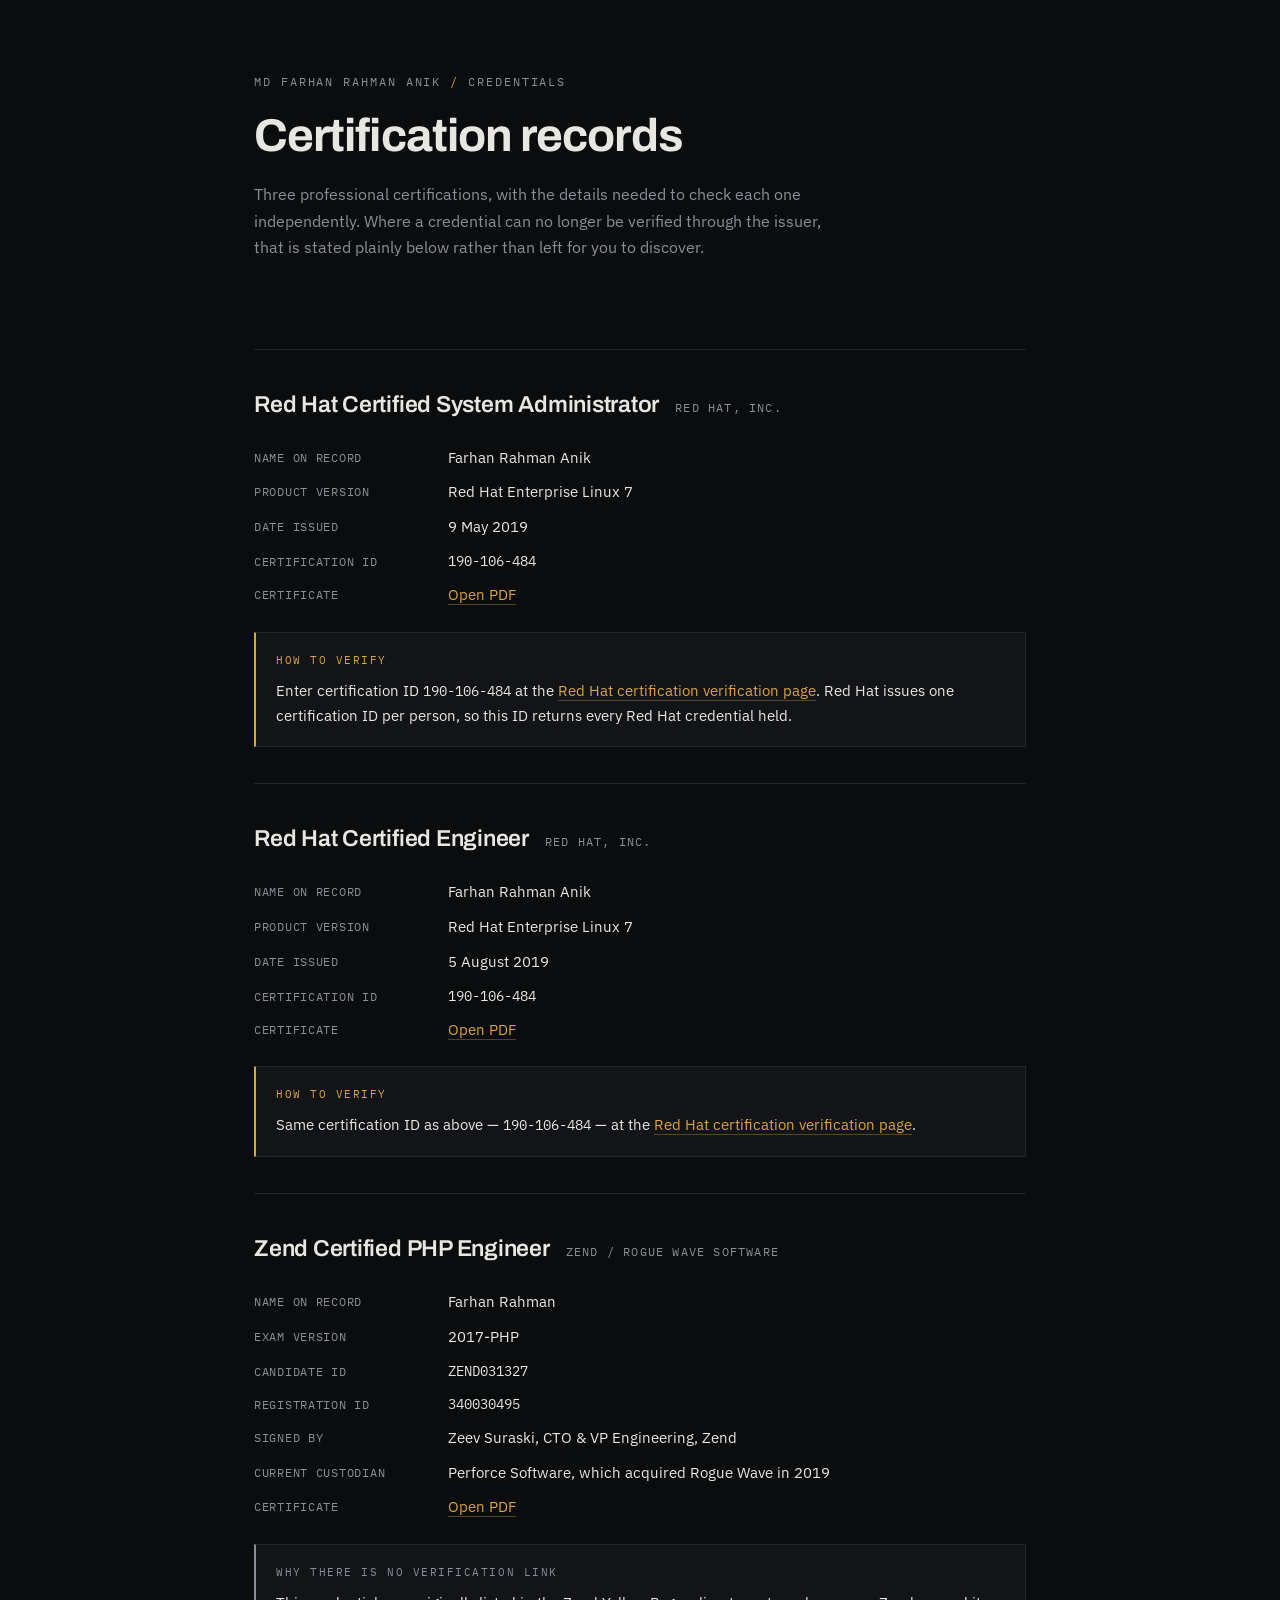
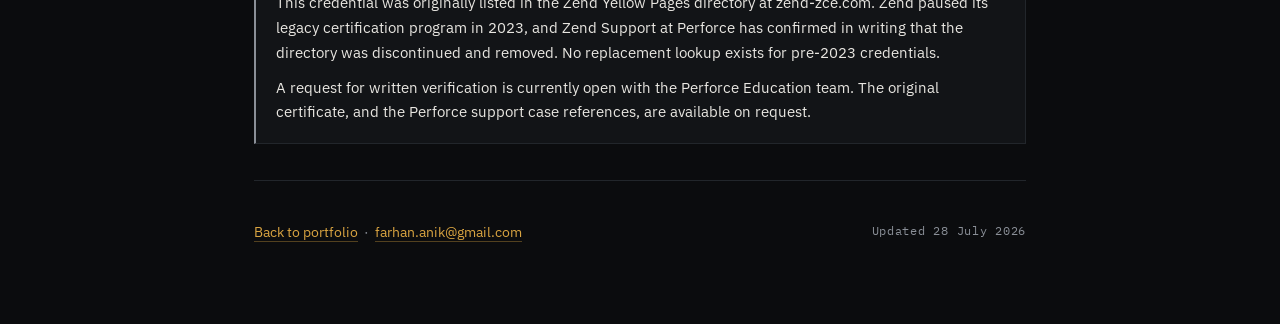
==== verify/index.html @ ad4937d6 "Add credentials verification page Co-Authored-By: Claude Fable 5 <noreply@anthropic.com>" ====
<!DOCTYPE html>
<html lang="en">
<head>
<meta charset="utf-8">
<meta name="viewport" content="width=device-width, initial-scale=1">
<title>Credentials — Md Farhan Rahman Anik</title>
<meta name="description" content="Certification records for Md Farhan Rahman Anik: Red Hat Certified System Administrator, Red Hat Certified Engineer, and Zend Certified PHP Engineer, with details for independent verification.">
<meta name="robots" content="index, follow">
<style>
  /* self-hosted fonts (same files as the main site) — keeps the site's
     zero-third-party-requests guarantee from the Datenschutzerklärung */
  @font-face{font-family:'Archivo';font-style:normal;font-weight:600;font-display:swap;src:url('../assets/fonts/archivo-500-latin-ext.woff2') format('woff2');unicode-range:U+0100-02BA, U+02BD-02C5, U+02C7-02CC, U+02CE-02D7, U+02DD-02FF, U+0304, U+0308, U+0329, U+1D00-1DBF, U+1E00-1E9F, U+1EF2-1EFF, U+2020, U+20A0-20AB, U+20AD-20C0, U+2113, U+2C60-2C7F, U+A720-A7FF}
  @font-face{font-family:'Archivo';font-style:normal;font-weight:600;font-display:swap;src:url('../assets/fonts/archivo-500-latin.woff2') format('woff2');unicode-range:U+0000-00FF, U+0131, U+0152-0153, U+02BB-02BC, U+02C6, U+02DA, U+02DC, U+0304, U+0308, U+0329, U+2000-206F, U+20AC, U+2122, U+2191, U+2193, U+2212, U+2215, U+FEFF, U+FFFD}
  @font-face{font-family:'Archivo';font-style:normal;font-weight:700;font-display:swap;src:url('../assets/fonts/archivo-500-latin-ext.woff2') format('woff2');unicode-range:U+0100-02BA, U+02BD-02C5, U+02C7-02CC, U+02CE-02D7, U+02DD-02FF, U+0304, U+0308, U+0329, U+1D00-1DBF, U+1E00-1E9F, U+1EF2-1EFF, U+2020, U+20A0-20AB, U+20AD-20C0, U+2113, U+2C60-2C7F, U+A720-A7FF}
  @font-face{font-family:'Archivo';font-style:normal;font-weight:700;font-display:swap;src:url('../assets/fonts/archivo-500-latin.woff2') format('woff2');unicode-range:U+0000-00FF, U+0131, U+0152-0153, U+02BB-02BC, U+02C6, U+02DA, U+02DC, U+0304, U+0308, U+0329, U+2000-206F, U+20AC, U+2122, U+2191, U+2193, U+2212, U+2215, U+FEFF, U+FFFD}
  @font-face{font-family:'IBM Plex Mono';font-style:normal;font-weight:400;font-display:swap;src:url('../assets/fonts/ibm-plex-mono-400-latin-ext.woff2') format('woff2');unicode-range:U+0100-02BA, U+02BD-02C5, U+02C7-02CC, U+02CE-02D7, U+02DD-02FF, U+0304, U+0308, U+0329, U+1D00-1DBF, U+1E00-1E9F, U+1EF2-1EFF, U+2020, U+20A0-20AB, U+20AD-20C0, U+2113, U+2C60-2C7F, U+A720-A7FF}
  @font-face{font-family:'IBM Plex Mono';font-style:normal;font-weight:400;font-display:swap;src:url('../assets/fonts/ibm-plex-mono-400-latin.woff2') format('woff2');unicode-range:U+0000-00FF, U+0131, U+0152-0153, U+02BB-02BC, U+02C6, U+02DA, U+02DC, U+0304, U+0308, U+0329, U+2000-206F, U+20AC, U+2122, U+2191, U+2193, U+2212, U+2215, U+FEFF, U+FFFD}
  @font-face{font-family:'IBM Plex Mono';font-style:normal;font-weight:500;font-display:swap;src:url('../assets/fonts/ibm-plex-mono-500-latin-ext.woff2') format('woff2');unicode-range:U+0100-02BA, U+02BD-02C5, U+02C7-02CC, U+02CE-02D7, U+02DD-02FF, U+0304, U+0308, U+0329, U+1D00-1DBF, U+1E00-1E9F, U+1EF2-1EFF, U+2020, U+20A0-20AB, U+20AD-20C0, U+2113, U+2C60-2C7F, U+A720-A7FF}
  @font-face{font-family:'IBM Plex Mono';font-style:normal;font-weight:500;font-display:swap;src:url('../assets/fonts/ibm-plex-mono-500-latin.woff2') format('woff2');unicode-range:U+0000-00FF, U+0131, U+0152-0153, U+02BB-02BC, U+02C6, U+02DA, U+02DC, U+0304, U+0308, U+0329, U+2000-206F, U+20AC, U+2122, U+2191, U+2193, U+2212, U+2215, U+FEFF, U+FFFD}
  @font-face{font-family:'IBM Plex Sans';font-style:normal;font-weight:400;font-display:swap;src:url('../assets/fonts/ibm-plex-sans-300-latin-ext.woff2') format('woff2');unicode-range:U+0100-02BA, U+02BD-02C5, U+02C7-02CC, U+02CE-02D7, U+02DD-02FF, U+0304, U+0308, U+0329, U+1D00-1DBF, U+1E00-1E9F, U+1EF2-1EFF, U+2020, U+20A0-20AB, U+20AD-20C0, U+2113, U+2C60-2C7F, U+A720-A7FF}
  @font-face{font-family:'IBM Plex Sans';font-style:normal;font-weight:400;font-display:swap;src:url('../assets/fonts/ibm-plex-sans-300-latin.woff2') format('woff2');unicode-range:U+0000-00FF, U+0131, U+0152-0153, U+02BB-02BC, U+02C6, U+02DA, U+02DC, U+0304, U+0308, U+0329, U+2000-206F, U+20AC, U+2122, U+2191, U+2193, U+2212, U+2215, U+FEFF, U+FFFD}
  @font-face{font-family:'IBM Plex Sans';font-style:normal;font-weight:500;font-display:swap;src:url('../assets/fonts/ibm-plex-sans-300-latin-ext.woff2') format('woff2');unicode-range:U+0100-02BA, U+02BD-02C5, U+02C7-02CC, U+02CE-02D7, U+02DD-02FF, U+0304, U+0308, U+0329, U+1D00-1DBF, U+1E00-1E9F, U+1EF2-1EFF, U+2020, U+20A0-20AB, U+20AD-20C0, U+2113, U+2C60-2C7F, U+A720-A7FF}
  @font-face{font-family:'IBM Plex Sans';font-style:normal;font-weight:500;font-display:swap;src:url('../assets/fonts/ibm-plex-sans-300-latin.woff2') format('woff2');unicode-range:U+0000-00FF, U+0131, U+0152-0153, U+02BB-02BC, U+02C6, U+02DA, U+02DC, U+0304, U+0308, U+0329, U+2000-206F, U+20AC, U+2122, U+2191, U+2193, U+2212, U+2215, U+FEFF, U+FFFD}

  :root{
    --bg:#0B0C0E;
    --surface:#121417;
    --line:#22262B;
    --ink:#E8E6E1;
    --muted:#8A8F97;
    --accent:#D9A441;
    --display:'Archivo',system-ui,sans-serif;
    --body:'IBM Plex Sans',system-ui,sans-serif;
    --mono:'IBM Plex Mono',ui-monospace,monospace;
  }

  *{box-sizing:border-box}

  html{-webkit-text-size-adjust:100%}

  body{
    margin:0;
    background:var(--bg);
    color:var(--ink);
    font-family:var(--body);
    font-size:16px;
    line-height:1.65;
    -webkit-font-smoothing:antialiased;
  }

  a{color:var(--accent);text-decoration:none;border-bottom:1px solid rgba(217,164,65,.35)}
  a:hover{border-bottom-color:var(--accent)}
  a:focus-visible{outline:2px solid var(--accent);outline-offset:3px;border-radius:2px}

  .wrap{max-width:820px;margin:0 auto;padding:0 24px}

  /* ---------- header ---------- */

  .top{padding:72px 0 40px}

  .eyebrow{
    font-family:var(--mono);
    font-size:12px;
    letter-spacing:.16em;
    text-transform:uppercase;
    color:var(--muted);
    margin:0 0 20px;
  }
  .eyebrow span{color:var(--accent)}

  h1{
    font-family:var(--display);
    font-weight:700;
    font-size:clamp(30px,6vw,46px);
    line-height:1.08;
    letter-spacing:-.02em;
    margin:0 0 20px;
  }

  .lede{
    max-width:60ch;
    color:var(--muted);
    margin:0;
  }

  /* ---------- records ---------- */

  .records{
    border-top:1px solid var(--line);
    margin-top:48px;
  }

  .record{
    border-bottom:1px solid var(--line);
    padding:36px 0;
  }

  .record-head{
    display:flex;
    flex-wrap:wrap;
    align-items:baseline;
    gap:8px 16px;
    margin-bottom:22px;
  }

  h2{
    font-family:var(--display);
    font-weight:600;
    font-size:clamp(19px,3vw,23px);
    letter-spacing:-.01em;
    margin:0;
  }

  .issuer{
    font-family:var(--mono);
    font-size:12px;
    letter-spacing:.1em;
    text-transform:uppercase;
    color:var(--muted);
  }

  dl{
    display:grid;
    grid-template-columns:170px 1fr;
    gap:10px 24px;
    margin:0 0 24px;
    font-size:15px;
  }

  dt{
    font-family:var(--mono);
    font-size:12px;
    letter-spacing:.06em;
    text-transform:uppercase;
    color:var(--muted);
    padding-top:2px;
  }

  dd{margin:0}

  .id{font-family:var(--mono);font-size:14px;color:var(--ink)}

  /* ---------- verification route ---------- */

  .route{
    background:var(--surface);
    border:1px solid var(--line);
    border-left:2px solid var(--accent);
    padding:18px 20px;
    font-size:15px;
  }

  .route p{margin:0 0 10px}
  .route p:last-child{margin-bottom:0}

  .route-label{
    font-family:var(--mono);
    font-size:11px;
    letter-spacing:.14em;
    text-transform:uppercase;
    color:var(--accent);
    display:block;
    margin-bottom:10px;
  }

  .route.unavailable{border-left-color:var(--muted)}
  .route.unavailable .route-label{color:var(--muted)}

  /* ---------- footer ---------- */

  .foot{
    padding:40px 0 80px;
    font-size:14px;
    color:var(--muted);
    display:flex;
    flex-wrap:wrap;
    gap:8px 28px;
    justify-content:space-between;
  }

  .foot .updated{font-family:var(--mono);font-size:12px;letter-spacing:.06em}

  /* ---------- responsive ---------- */

  @media (max-width:620px){
    .top{padding:52px 0 32px}
    dl{grid-template-columns:1fr;gap:2px}
    dt{padding-top:10px}
  }

  @media (prefers-reduced-motion:reduce){
    *{animation:none!important;transition:none!important}
  }
</style>
</head>
<body>

<main class="wrap">

  <header class="top">
    <p class="eyebrow">Md Farhan Rahman Anik <span>/</span> Credentials</p>
    <h1>Certification records</h1>
    <p class="lede">Three professional certifications, with the details needed to check each one independently. Where a credential can no longer be verified through the issuer, that is stated plainly below rather than left for you to discover.</p>
  </header>

  <section class="records">

    <!-- ============ RHCSA ============ -->
    <article class="record">
      <div class="record-head">
        <h2>Red Hat Certified System Administrator</h2>
        <span class="issuer">Red Hat, Inc.</span>
      </div>

      <dl>
        <dt>Name on record</dt>
        <dd>Farhan Rahman Anik</dd>

        <dt>Product version</dt>
        <dd>Red Hat Enterprise Linux 7</dd>

        <dt>Date issued</dt>
        <dd>9 May 2019</dd>

        <dt>Certification ID</dt>
        <dd class="id">190-106-484</dd>

        <dt>Certificate</dt>
        <dd><a href="../assets/certs/rhcsa.pdf">Open PDF</a></dd>
      </dl>

      <div class="route">
        <span class="route-label">How to verify</span>
        <p>Enter certification ID <span class="id">190-106-484</span> at the <a href="https://www.redhat.com/training/certification/verify" rel="noopener">Red Hat certification verification page</a>. Red Hat issues one certification ID per person, so this ID returns every Red Hat credential held.</p>
      </div>
    </article>

    <!-- ============ RHCE ============ -->
    <article class="record">
      <div class="record-head">
        <h2>Red Hat Certified Engineer</h2>
        <span class="issuer">Red Hat, Inc.</span>
      </div>

      <dl>
        <dt>Name on record</dt>
        <dd>Farhan Rahman Anik</dd>

        <dt>Product version</dt>
        <dd>Red Hat Enterprise Linux 7</dd>

        <dt>Date issued</dt>
        <dd>5 August 2019</dd>

        <dt>Certification ID</dt>
        <dd class="id">190-106-484</dd>

        <dt>Certificate</dt>
        <dd><a href="../assets/certs/rhce.pdf">Open PDF</a></dd>
      </dl>

      <div class="route">
        <span class="route-label">How to verify</span>
        <p>Same certification ID as above — <span class="id">190-106-484</span> — at the <a href="https://www.redhat.com/training/certification/verify" rel="noopener">Red Hat certification verification page</a>.</p>
      </div>
    </article>

    <!-- ============ ZCPE ============ -->
    <article class="record">
      <div class="record-head">
        <h2>Zend Certified PHP Engineer</h2>
        <span class="issuer">Zend / Rogue Wave Software</span>
      </div>

      <dl>
        <dt>Name on record</dt>
        <dd>Farhan Rahman</dd>

        <dt>Exam version</dt>
        <dd>2017-PHP</dd>

        <dt>Candidate ID</dt>
        <dd class="id">ZEND031327</dd>

        <dt>Registration ID</dt>
        <dd class="id">340030495</dd>

        <dt>Signed by</dt>
        <dd>Zeev Suraski, CTO &amp; VP Engineering, Zend</dd>

        <dt>Current custodian</dt>
        <dd>Perforce Software, which acquired Rogue Wave in 2019</dd>

        <dt>Certificate</dt>
        <dd><a href="../assets/certs/zend-certified-php-engineer.pdf">Open PDF</a></dd>
      </dl>

      <div class="route unavailable">
        <span class="route-label">Why there is no verification link</span>
        <p>This credential was originally listed in the Zend Yellow Pages directory at zend-zce.com. Zend paused its legacy certification program in 2023, and Zend Support at Perforce has confirmed in writing that the directory was discontinued and removed. No replacement lookup exists for pre-2023 credentials.</p>
        <p>A request for written verification is currently open with the Perforce Education team. The original certificate, and the Perforce support case references, are available on request.</p>
      </div>
    </article>

  </section>

  <footer class="foot">
    <span><a href="../">Back to portfolio</a> &nbsp;·&nbsp; <a href="mailto:farhan.anik@gmail.com">farhan.anik@gmail.com</a></span>
    <span class="updated">Updated 28 July 2026</span>
  </footer>

</main>

</body>
</html>
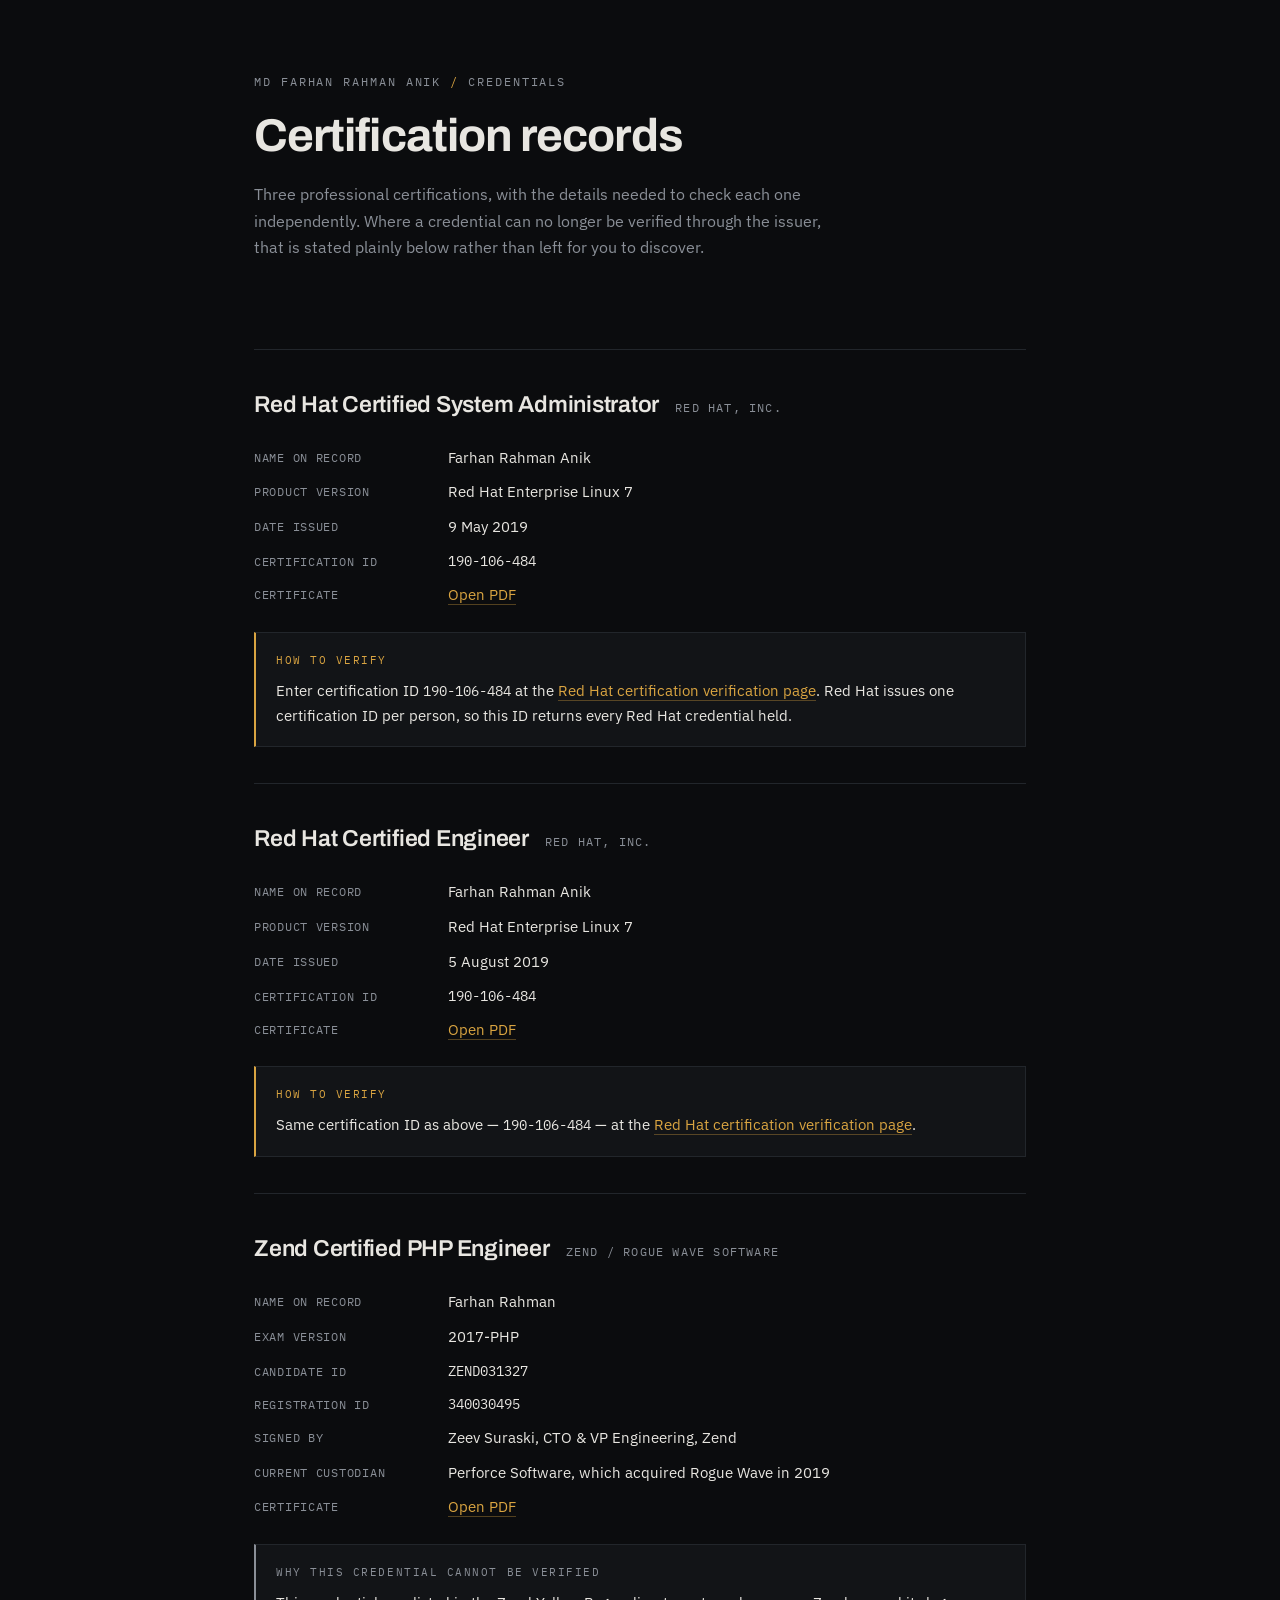
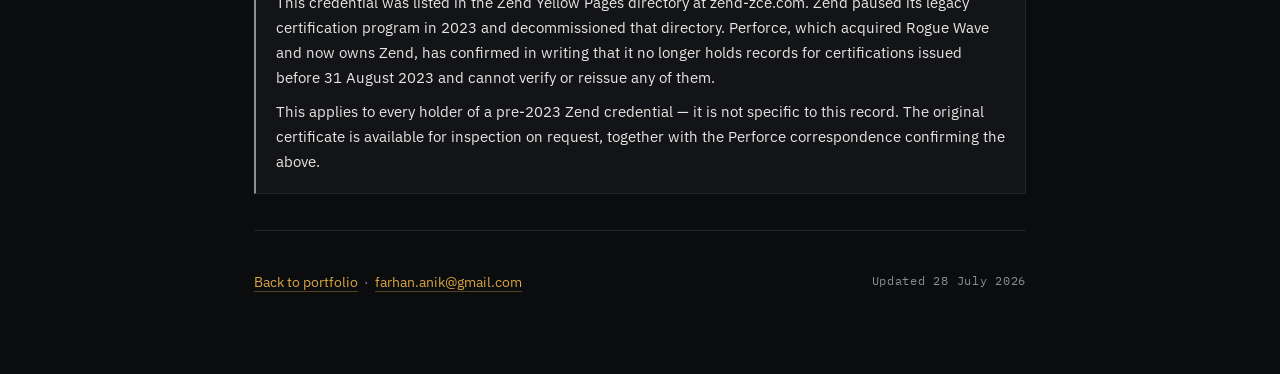
==== commit 7f36e65e: "Update Zend credential status after Perforce response Co-Authored-By: Claude Fable 5 <noreply@anthro" ====
--- a/verify/index.html
+++ b/verify/index.html
@@ -296,9 +296,9 @@
       </dl>
 
       <div class="route unavailable">
-        <span class="route-label">Why there is no verification link</span>
-        <p>This credential was originally listed in the Zend Yellow Pages directory at zend-zce.com. Zend paused its legacy certification program in 2023, and Zend Support at Perforce has confirmed in writing that the directory was discontinued and removed. No replacement lookup exists for pre-2023 credentials.</p>
-        <p>A request for written verification is currently open with the Perforce Education team. The original certificate, and the Perforce support case references, are available on request.</p>
+        <span class="route-label">Why this credential cannot be verified</span>
+        <p>This credential was listed in the Zend Yellow Pages directory at zend-zce.com. Zend paused its legacy certification program in 2023 and decommissioned that directory. Perforce, which acquired Rogue Wave and now owns Zend, has confirmed in writing that it no longer holds records for certifications issued before 31 August 2023 and cannot verify or reissue any of them.</p>
+        <p>This applies to every holder of a pre-2023 Zend credential — it is not specific to this record. The original certificate is available for inspection on request, together with the Perforce correspondence confirming the above.</p>
       </div>
     </article>
 
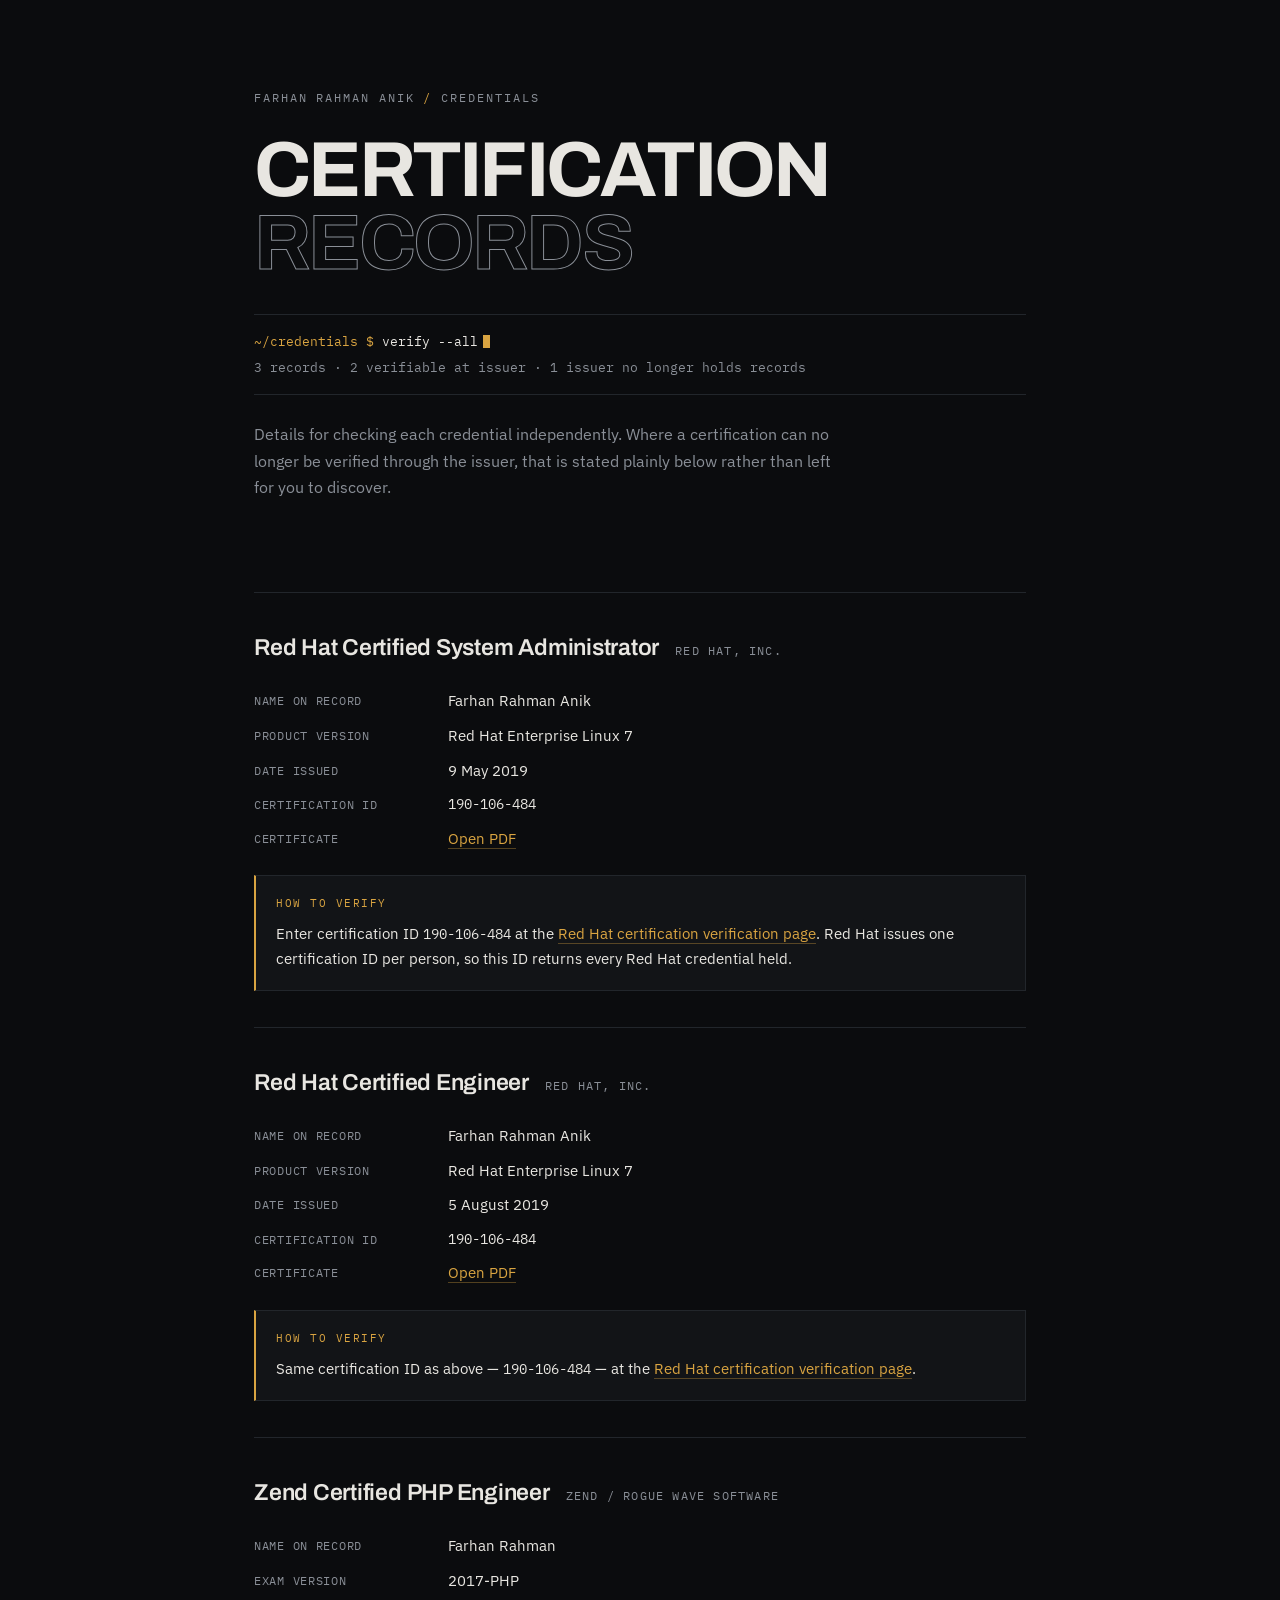
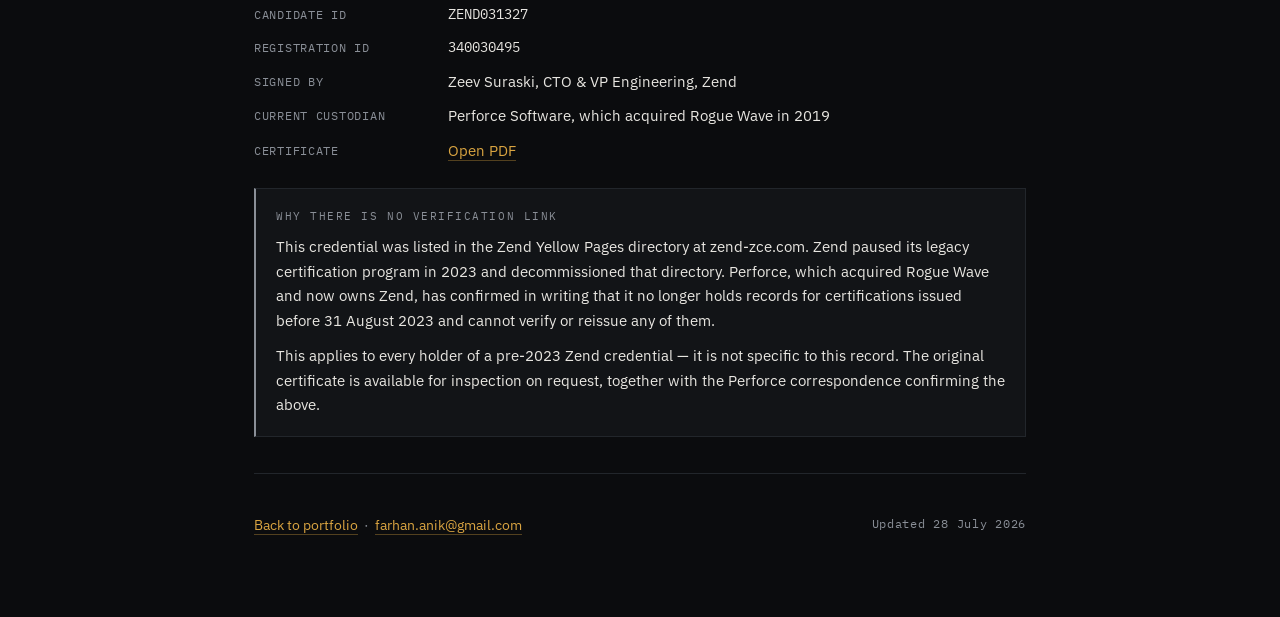
==== commit 2d2b845d: "Rework credentials page header Co-Authored-By: Claude Fable 5 <noreply@anthropic.com>" ====
--- a/verify/index.html
+++ b/verify/index.html
@@ -56,7 +56,7 @@
 
   /* ---------- header ---------- */
 
-  .top{padding:72px 0 40px}
+  .top{padding:88px 0 44px}
 
   .eyebrow{
     font-family:var(--mono);
@@ -64,21 +64,53 @@
     letter-spacing:.16em;
     text-transform:uppercase;
     color:var(--muted);
-    margin:0 0 20px;
+    margin:0 0 26px;
   }
   .eyebrow span{color:var(--accent)}
 
   h1{
     font-family:var(--display);
     font-weight:700;
-    font-size:clamp(30px,6vw,46px);
-    line-height:1.08;
-    letter-spacing:-.02em;
-    margin:0 0 20px;
-  }
+    font-size:clamp(40px,10vw,78px);
+    line-height:.94;
+    letter-spacing:-.035em;
+    text-transform:uppercase;
+    margin:0;
+  }
+  h1 span{display:block}
+  .h1-b{color:var(--muted)}
+
+  @supports (-webkit-text-stroke:1px #000){
+    .h1-b{color:transparent;-webkit-text-stroke:1px var(--muted)}
+  }
+
+  .manifest{
+    font-family:var(--mono);
+    font-size:13px;
+    line-height:1.95;
+    border-top:1px solid var(--line);
+    border-bottom:1px solid var(--line);
+    padding:14px 0;
+    margin:34px 0 26px;
+  }
+  .manifest span{display:block}
+  .manifest .cmd{color:var(--ink)}
+  .manifest .cmd b{color:var(--accent);font-weight:400}
+  .manifest .out{color:var(--muted)}
+
+  .cursor{
+    display:inline-block;
+    width:7px;
+    height:13px;
+    background:var(--accent);
+    vertical-align:-2px;
+    margin-left:5px;
+    animation:blink 1.15s steps(1) infinite;
+  }
+  @keyframes blink{50%{opacity:0}}
 
   .lede{
-    max-width:60ch;
+    max-width:58ch;
     color:var(--muted);
     margin:0;
   }
@@ -198,9 +230,13 @@
 <main class="wrap">
 
   <header class="top">
-    <p class="eyebrow">Md Farhan Rahman Anik <span>/</span> Credentials</p>
-    <h1>Certification records</h1>
-    <p class="lede">Three professional certifications, with the details needed to check each one independently. Where a credential can no longer be verified through the issuer, that is stated plainly below rather than left for you to discover.</p>
+    <p class="eyebrow">Farhan Rahman Anik <span>/</span> Credentials</p>
+    <h1><span class="h1-a">Certification</span><span class="h1-b">Records</span></h1>
+    <div class="manifest">
+      <span class="cmd"><b>~/credentials $</b> verify --all<i class="cursor" aria-hidden="true"></i></span>
+      <span class="out">3 records &middot; 2 verifiable at issuer &middot; 1 issuer no longer holds records</span>
+    </div>
+    <p class="lede">Details for checking each credential independently. Where a certification can no longer be verified through the issuer, that is stated plainly below rather than left for you to discover.</p>
   </header>
 
   <section class="records">
@@ -296,7 +332,7 @@
       </dl>
 
       <div class="route unavailable">
-        <span class="route-label">Why this credential cannot be verified</span>
+        <span class="route-label">Why there is no verification link</span>
         <p>This credential was listed in the Zend Yellow Pages directory at zend-zce.com. Zend paused its legacy certification program in 2023 and decommissioned that directory. Perforce, which acquired Rogue Wave and now owns Zend, has confirmed in writing that it no longer holds records for certifications issued before 31 August 2023 and cannot verify or reissue any of them.</p>
         <p>This applies to every holder of a pre-2023 Zend credential — it is not specific to this record. The original certificate is available for inspection on request, together with the Perforce correspondence confirming the above.</p>
       </div>
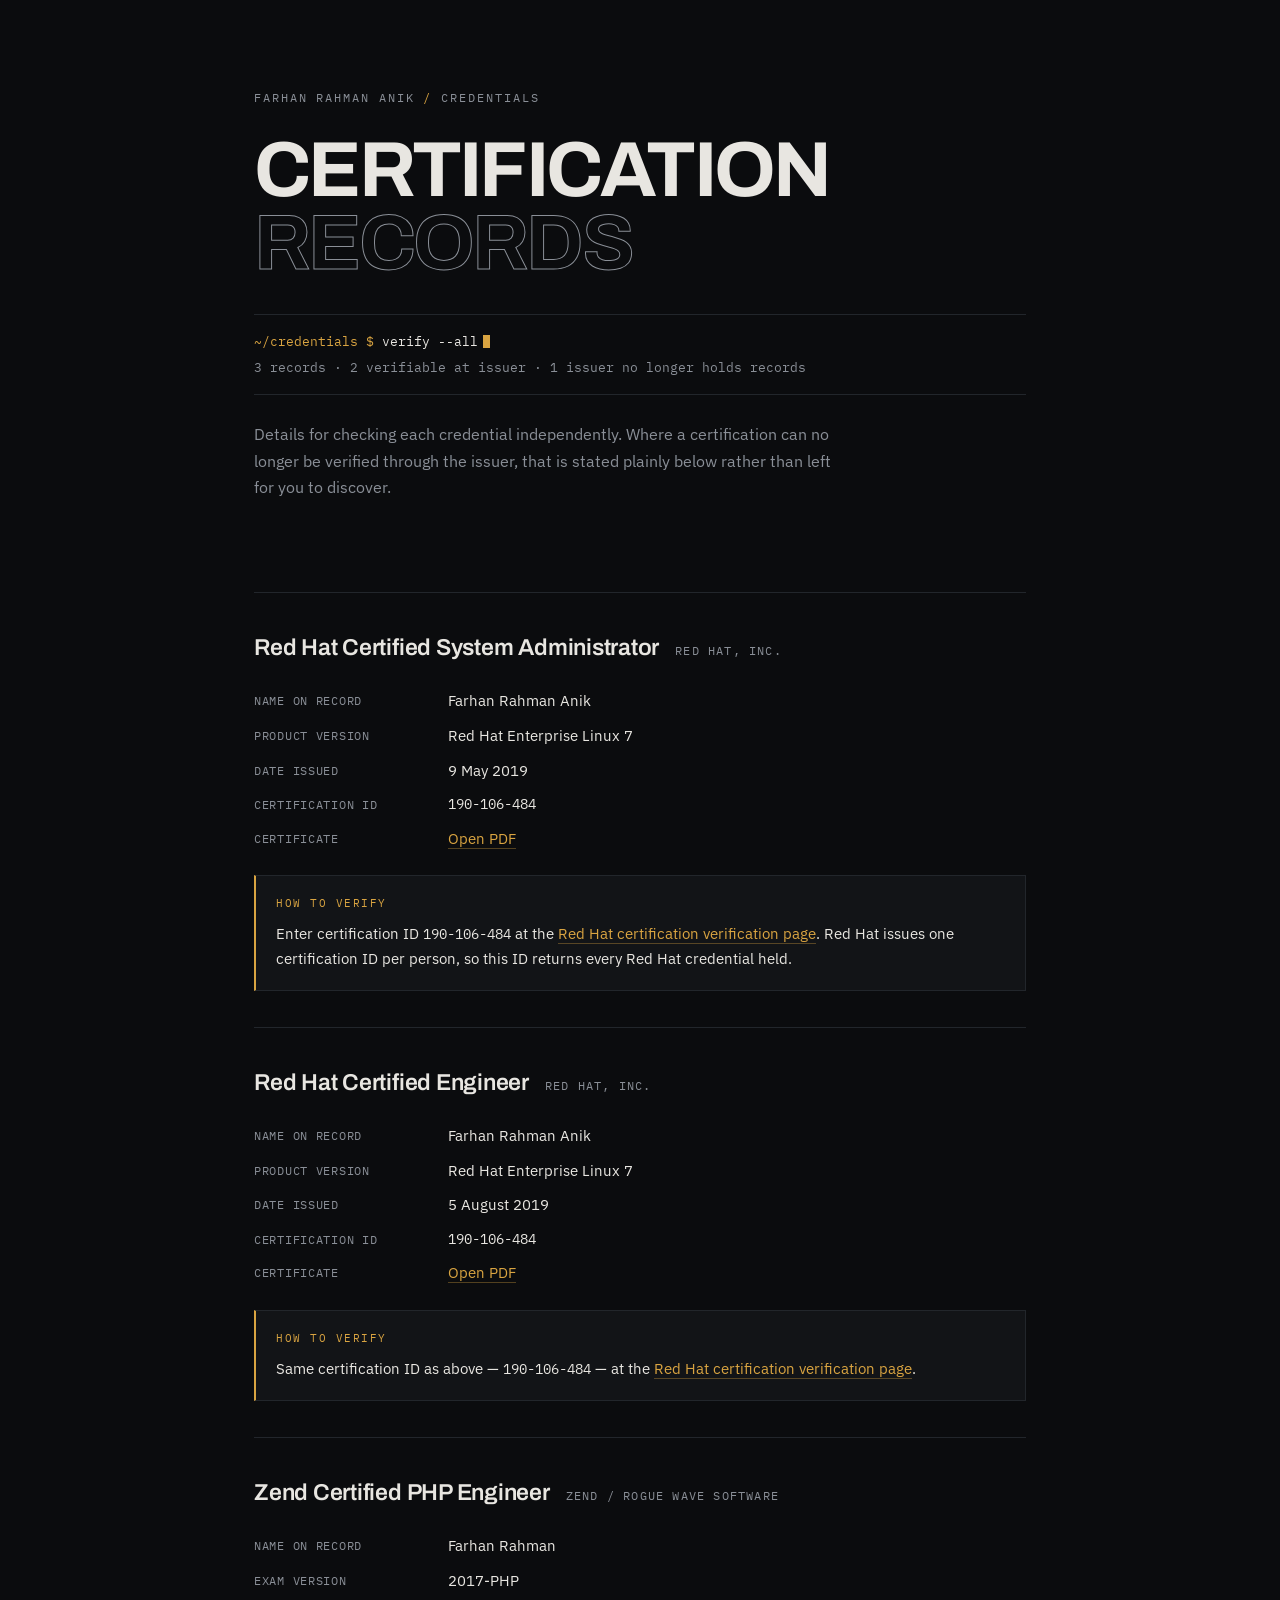
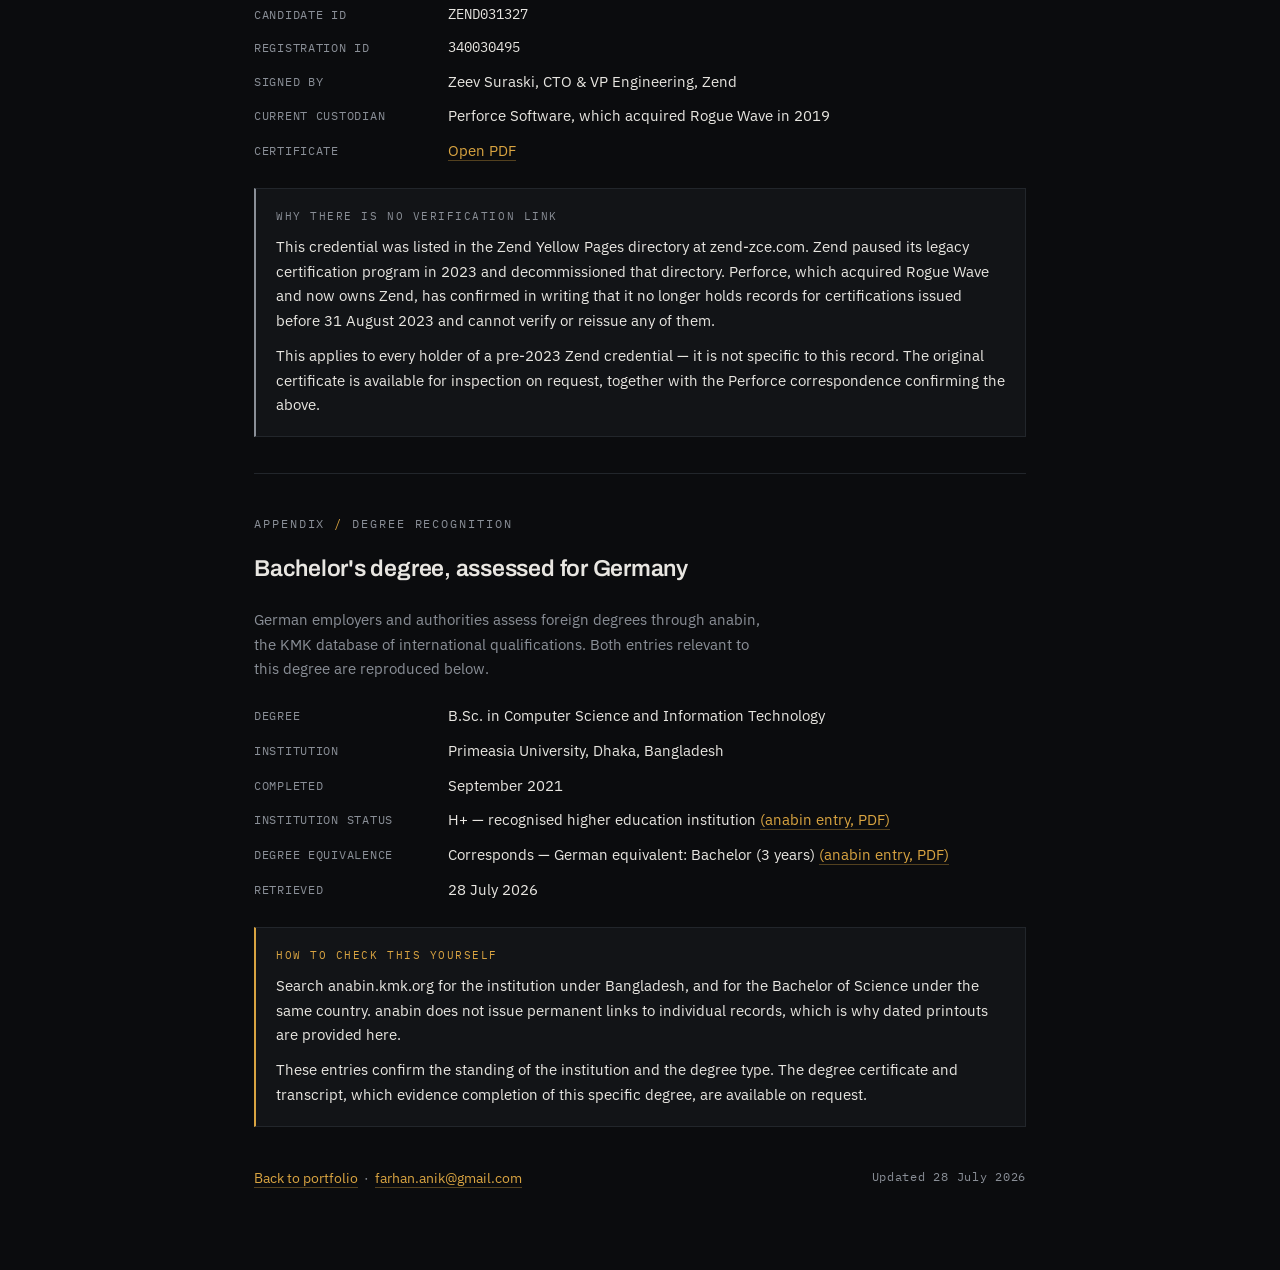
==== commit ba6dcbb1: "Unify favicon, add degree recognition appendix Co-Authored-By: Claude Fable 5 <noreply@anthropic.com" ====
--- a/verify/index.html
+++ b/verify/index.html
@@ -6,6 +6,7 @@
 <title>Credentials — Md Farhan Rahman Anik</title>
 <meta name="description" content="Certification records for Md Farhan Rahman Anik: Red Hat Certified System Administrator, Red Hat Certified Engineer, and Zend Certified PHP Engineer, with details for independent verification.">
 <meta name="robots" content="index, follow">
+<link rel="icon" href="../assets/favicon.svg" type="image/svg+xml">
 <style>
   /* self-hosted fonts (same files as the main site) — keeps the site's
      zero-third-party-requests guarantee from the Datenschutzerklärung */
@@ -198,6 +199,26 @@
   .route.unavailable{border-left-color:var(--muted)}
   .route.unavailable .route-label{color:var(--muted)}
 
+  /* ---------- appendix ---------- */
+
+  .appendix{padding:40px 0 0}
+  .appendix .eyebrow{margin:0 0 16px}
+
+  .app-h{
+    font-family:var(--display);
+    font-weight:600;
+    font-size:clamp(19px,3vw,23px);
+    letter-spacing:-.01em;
+    margin:0 0 20px;
+  }
+
+  .appendix .note{
+    max-width:58ch;
+    color:var(--muted);
+    font-size:15px;
+    margin:0 0 22px;
+  }
+
   /* ---------- footer ---------- */
 
   .foot{
@@ -340,6 +361,39 @@
 
   </section>
 
+  <section class="appendix">
+    <p class="eyebrow">Appendix <span>/</span> Degree recognition</p>
+    <h2 class="app-h">Bachelor's degree, assessed for Germany</h2>
+
+    <p class="note">German employers and authorities assess foreign degrees through anabin, the KMK database of international qualifications. Both entries relevant to this degree are reproduced below.</p>
+
+    <dl>
+      <dt>Degree</dt>
+      <dd>B.Sc. in Computer Science and Information Technology</dd>
+
+      <dt>Institution</dt>
+      <dd>Primeasia University, Dhaka, Bangladesh</dd>
+
+      <dt>Completed</dt>
+      <dd>September 2021</dd>
+
+      <dt>Institution status</dt>
+      <dd>H+ &mdash; recognised higher education institution <a href="../assets/certs/anabin-institution.pdf">(anabin entry, PDF)</a></dd>
+
+      <dt>Degree equivalence</dt>
+      <dd>Corresponds &mdash; German equivalent: Bachelor (3 years) <a href="../assets/certs/anabin-degree.pdf">(anabin entry, PDF)</a></dd>
+
+      <dt>Retrieved</dt>
+      <dd>28 July 2026</dd>
+    </dl>
+
+    <div class="route">
+      <span class="route-label">How to check this yourself</span>
+      <p>Search anabin.kmk.org for the institution under Bangladesh, and for the Bachelor of Science under the same country. anabin does not issue permanent links to individual records, which is why dated printouts are provided here.</p>
+      <p>These entries confirm the standing of the institution and the degree type. The degree certificate and transcript, which evidence completion of this specific degree, are available on request.</p>
+    </div>
+  </section>
+
   <footer class="foot">
     <span><a href="../">Back to portfolio</a> &nbsp;·&nbsp; <a href="mailto:farhan.anik@gmail.com">farhan.anik@gmail.com</a></span>
     <span class="updated">Updated 28 July 2026</span>
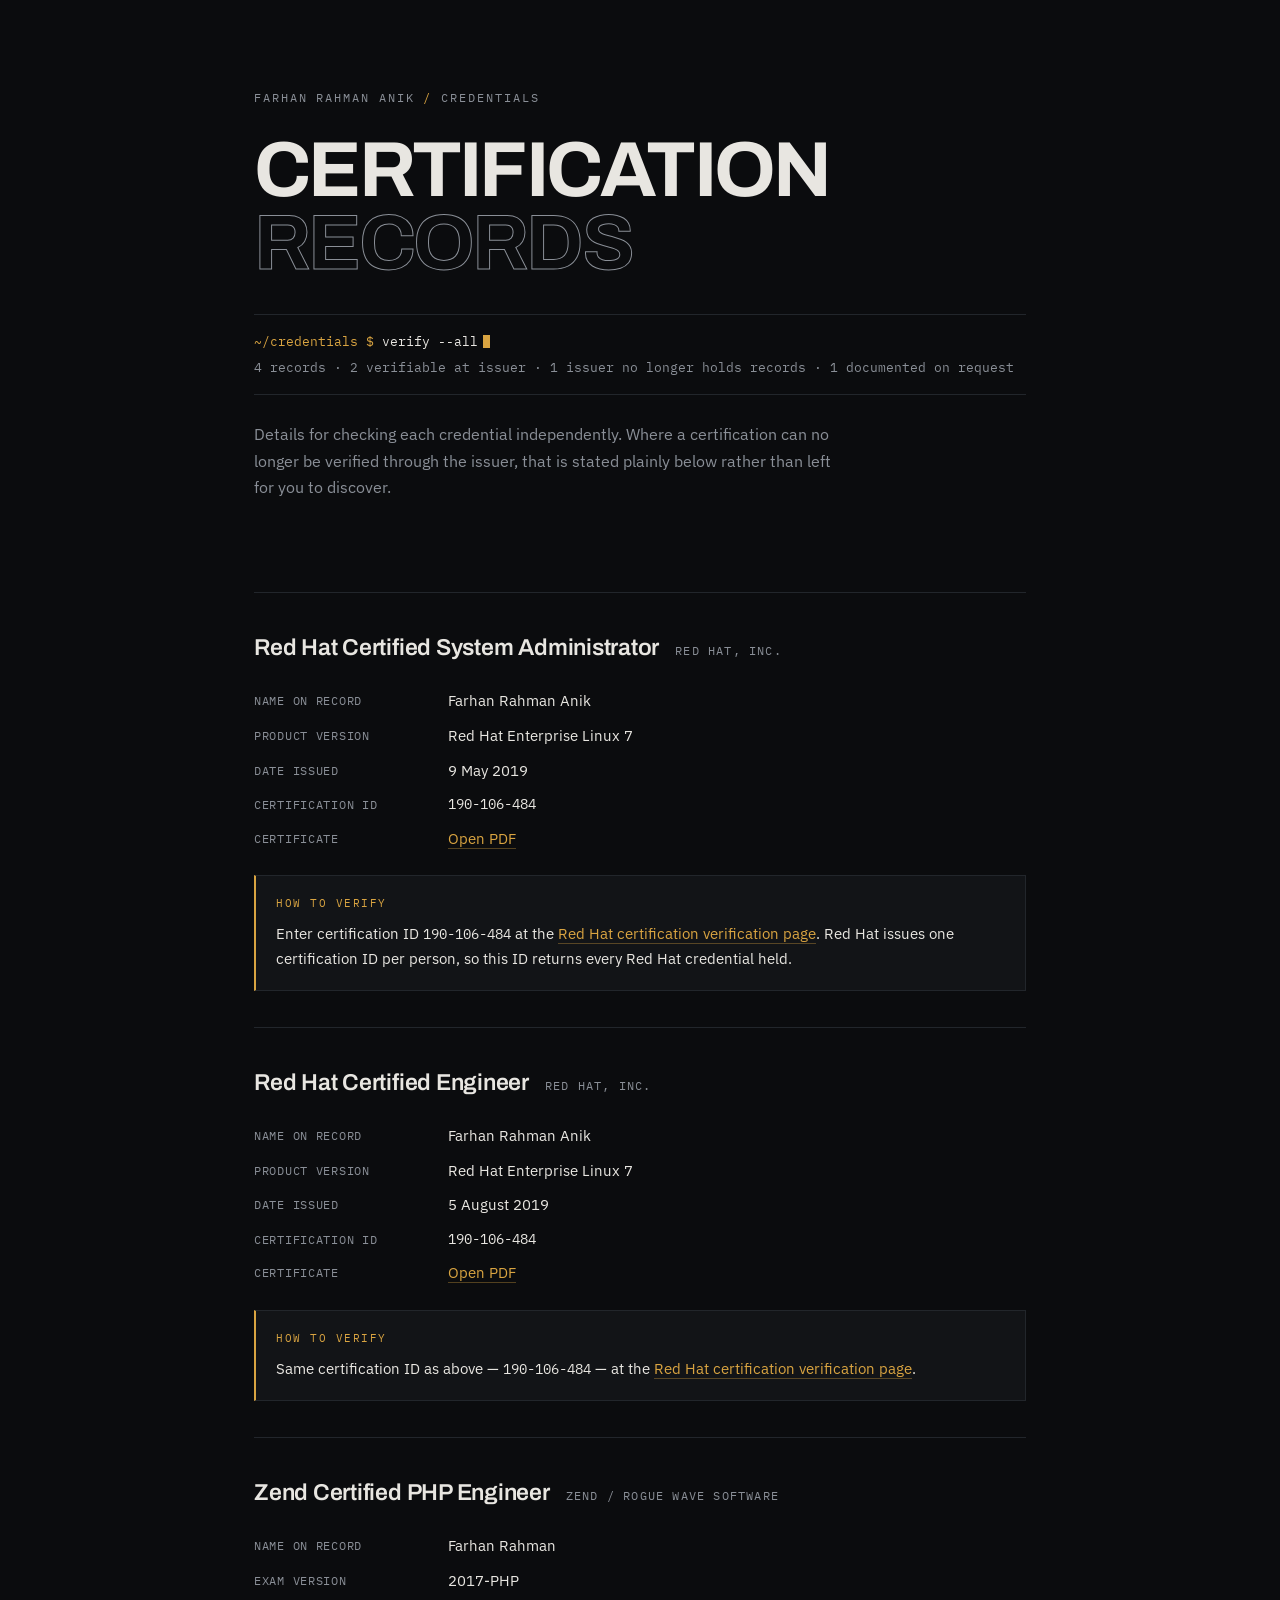
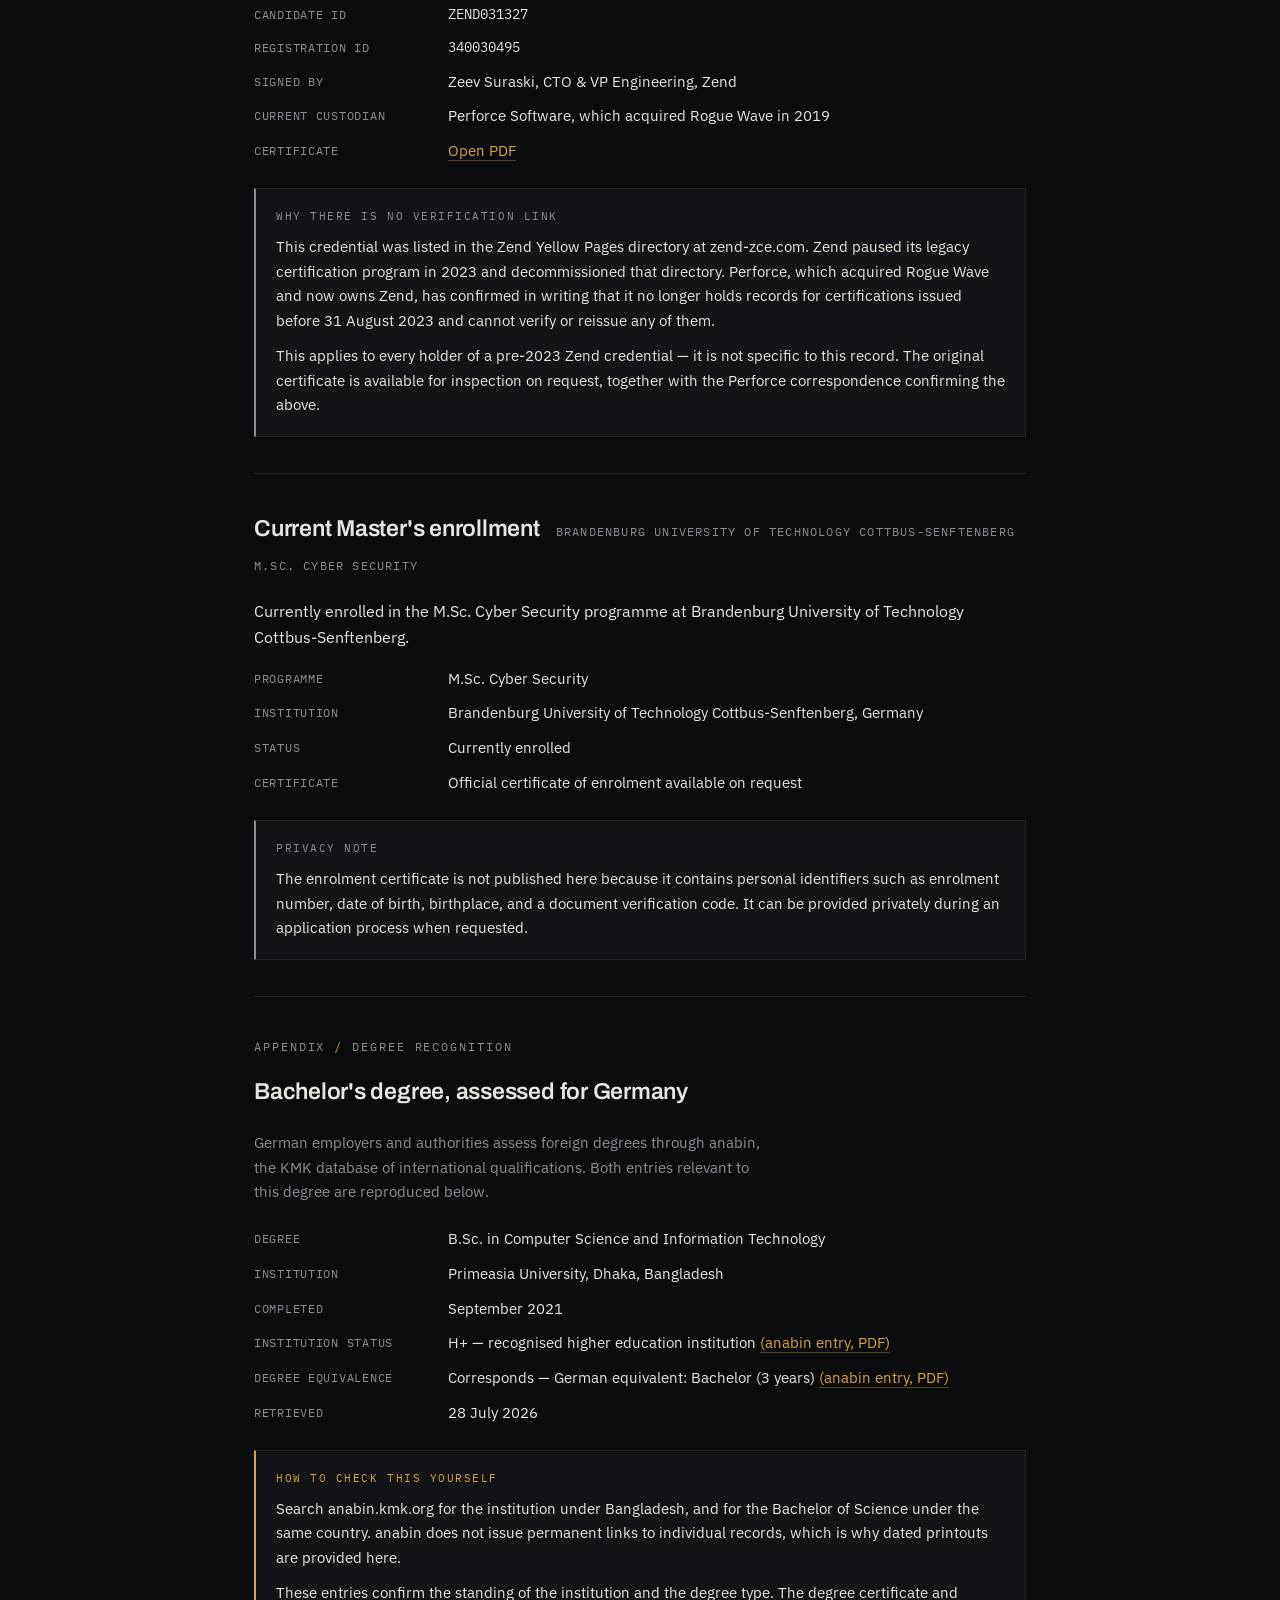
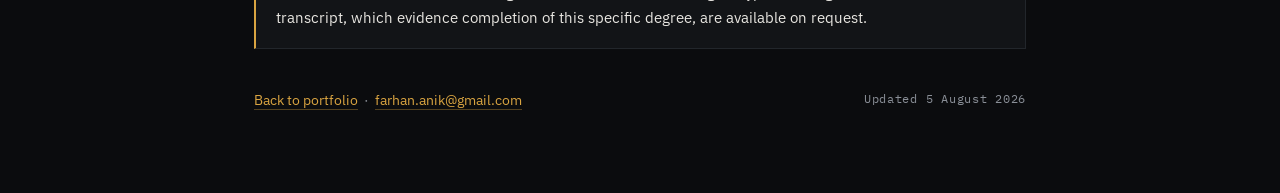
==== commit 792d532e: "Add current Master's enrolment record to the credentials page Adds a fourth record after the Zend en" ====
--- a/verify/index.html
+++ b/verify/index.html
@@ -255,7 +255,7 @@
     <h1><span class="h1-a">Certification</span><span class="h1-b">Records</span></h1>
     <div class="manifest">
       <span class="cmd"><b>~/credentials $</b> verify --all<i class="cursor" aria-hidden="true"></i></span>
-      <span class="out">3 records &middot; 2 verifiable at issuer &middot; 1 issuer no longer holds records</span>
+      <span class="out">4 records &middot; 2 verifiable at issuer &middot; 1 issuer no longer holds records &middot; 1 documented on request</span>
     </div>
     <p class="lede">Details for checking each credential independently. Where a certification can no longer be verified through the issuer, that is stated plainly below rather than left for you to discover.</p>
   </header>
@@ -263,7 +263,7 @@
   <section class="records">
 
     <!-- ============ RHCSA ============ -->
-    <article class="record">
+    <article class="record" id="rhcsa">
       <div class="record-head">
         <h2>Red Hat Certified System Administrator</h2>
         <span class="issuer">Red Hat, Inc.</span>
@@ -293,7 +293,7 @@
     </article>
 
     <!-- ============ RHCE ============ -->
-    <article class="record">
+    <article class="record" id="rhce">
       <div class="record-head">
         <h2>Red Hat Certified Engineer</h2>
         <span class="issuer">Red Hat, Inc.</span>
@@ -323,7 +323,7 @@
     </article>
 
     <!-- ============ ZCPE ============ -->
-    <article class="record">
+    <article class="record" id="zcpe">
       <div class="record-head">
         <h2>Zend Certified PHP Engineer</h2>
         <span class="issuer">Zend / Rogue Wave Software</span>
@@ -356,6 +356,36 @@
         <span class="route-label">Why there is no verification link</span>
         <p>This credential was listed in the Zend Yellow Pages directory at zend-zce.com. Zend paused its legacy certification program in 2023 and decommissioned that directory. Perforce, which acquired Rogue Wave and now owns Zend, has confirmed in writing that it no longer holds records for certifications issued before 31 August 2023 and cannot verify or reissue any of them.</p>
         <p>This applies to every holder of a pre-2023 Zend credential — it is not specific to this record. The original certificate is available for inspection on request, together with the Perforce correspondence confirming the above.</p>
+      </div>
+    </article>
+
+    <!-- ============ Master's enrolment ============ -->
+    <article class="record" id="masters-enrollment">
+      <div class="record-head">
+        <h2>Current Master's enrollment</h2>
+        <span class="issuer">Brandenburg University of Technology Cottbus-Senftenberg</span>
+        <span class="issuer">M.Sc. Cyber Security</span>
+      </div>
+
+      <p>Currently enrolled in the M.Sc. Cyber Security programme at Brandenburg University of Technology Cottbus-Senftenberg.</p>
+
+      <dl>
+        <dt>Programme</dt>
+        <dd>M.Sc. Cyber Security</dd>
+
+        <dt>Institution</dt>
+        <dd>Brandenburg University of Technology Cottbus-Senftenberg, Germany</dd>
+
+        <dt>Status</dt>
+        <dd>Currently enrolled</dd>
+
+        <dt>Certificate</dt>
+        <dd>Official certificate of enrolment available on request</dd>
+      </dl>
+
+      <div class="route unavailable">
+        <span class="route-label">Privacy note</span>
+        <p>The enrolment certificate is not published here because it contains personal identifiers such as enrolment number, date of birth, birthplace, and a document verification code. It can be provided privately during an application process when requested.</p>
       </div>
     </article>
 
@@ -396,7 +426,7 @@
 
   <footer class="foot">
     <span><a href="../">Back to portfolio</a> &nbsp;·&nbsp; <a href="mailto:farhan.anik@gmail.com">farhan.anik@gmail.com</a></span>
-    <span class="updated">Updated 28 July 2026</span>
+    <span class="updated">Updated 5 August 2026</span>
   </footer>
 
 </main>
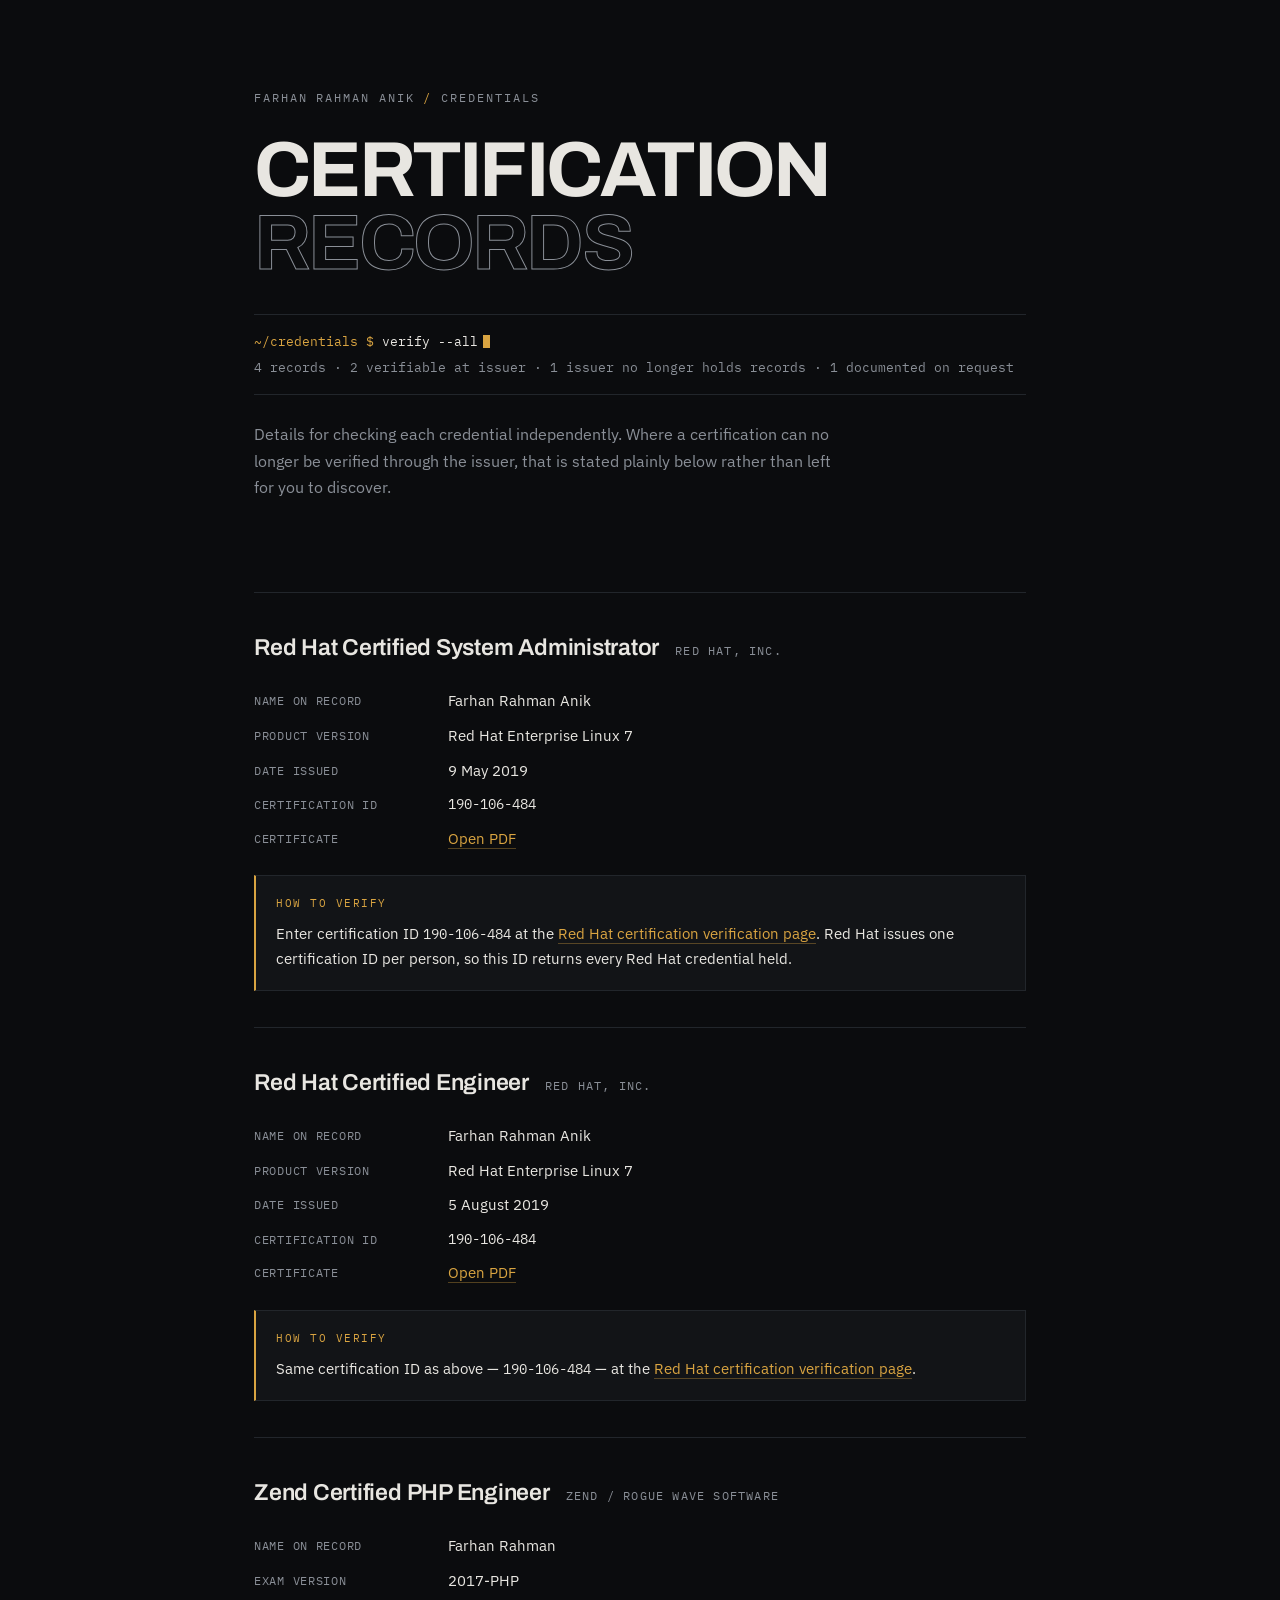
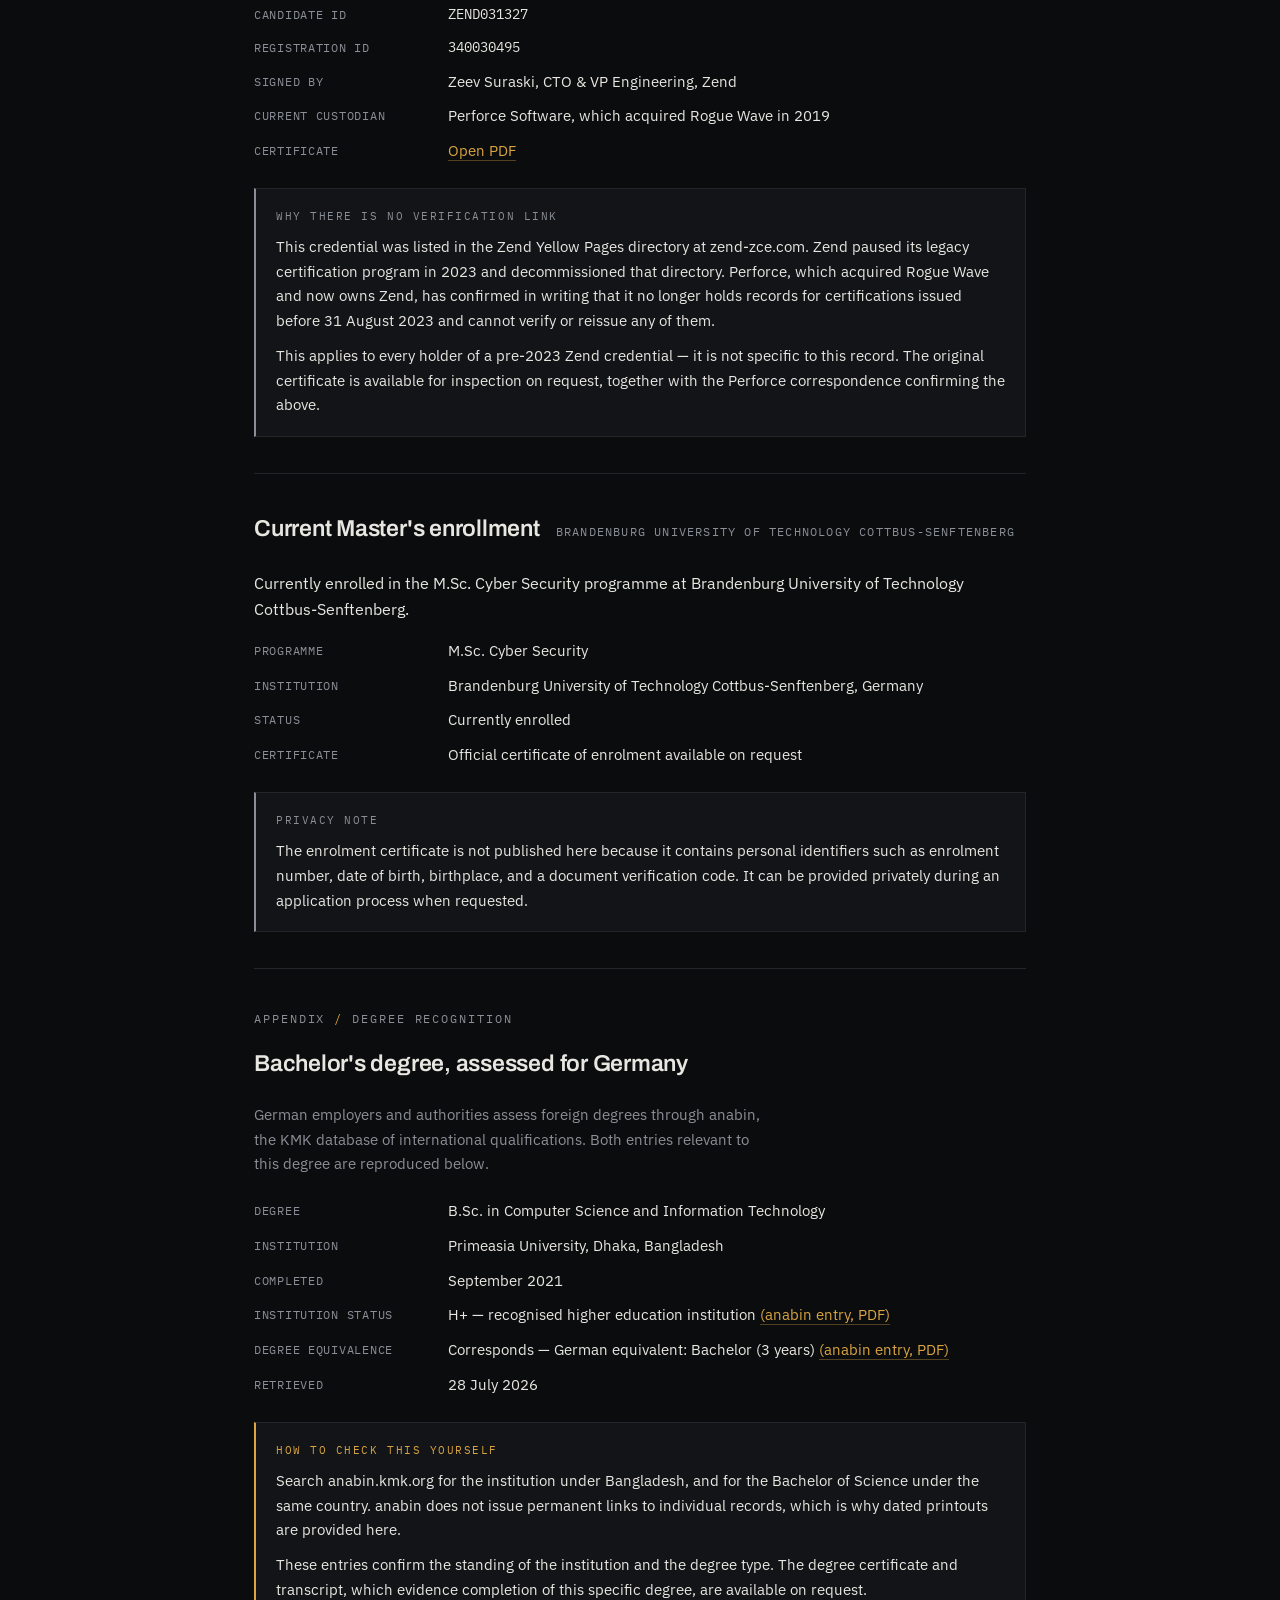
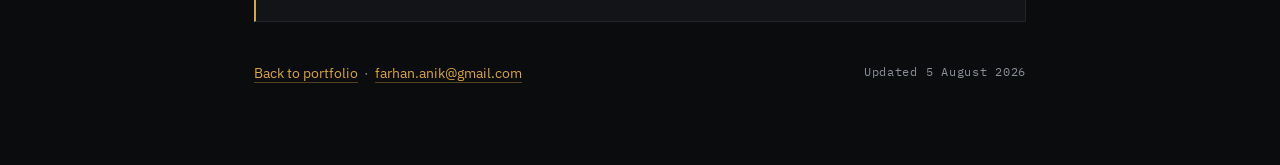
==== commit 533c8d81: "Drop the duplicate issuer chip, document the credentials page The Master's enrolment record carried " ====
--- a/verify/index.html
+++ b/verify/index.html
@@ -364,7 +364,6 @@
       <div class="record-head">
         <h2>Current Master's enrollment</h2>
         <span class="issuer">Brandenburg University of Technology Cottbus-Senftenberg</span>
-        <span class="issuer">M.Sc. Cyber Security</span>
       </div>
 
       <p>Currently enrolled in the M.Sc. Cyber Security programme at Brandenburg University of Technology Cottbus-Senftenberg.</p>
